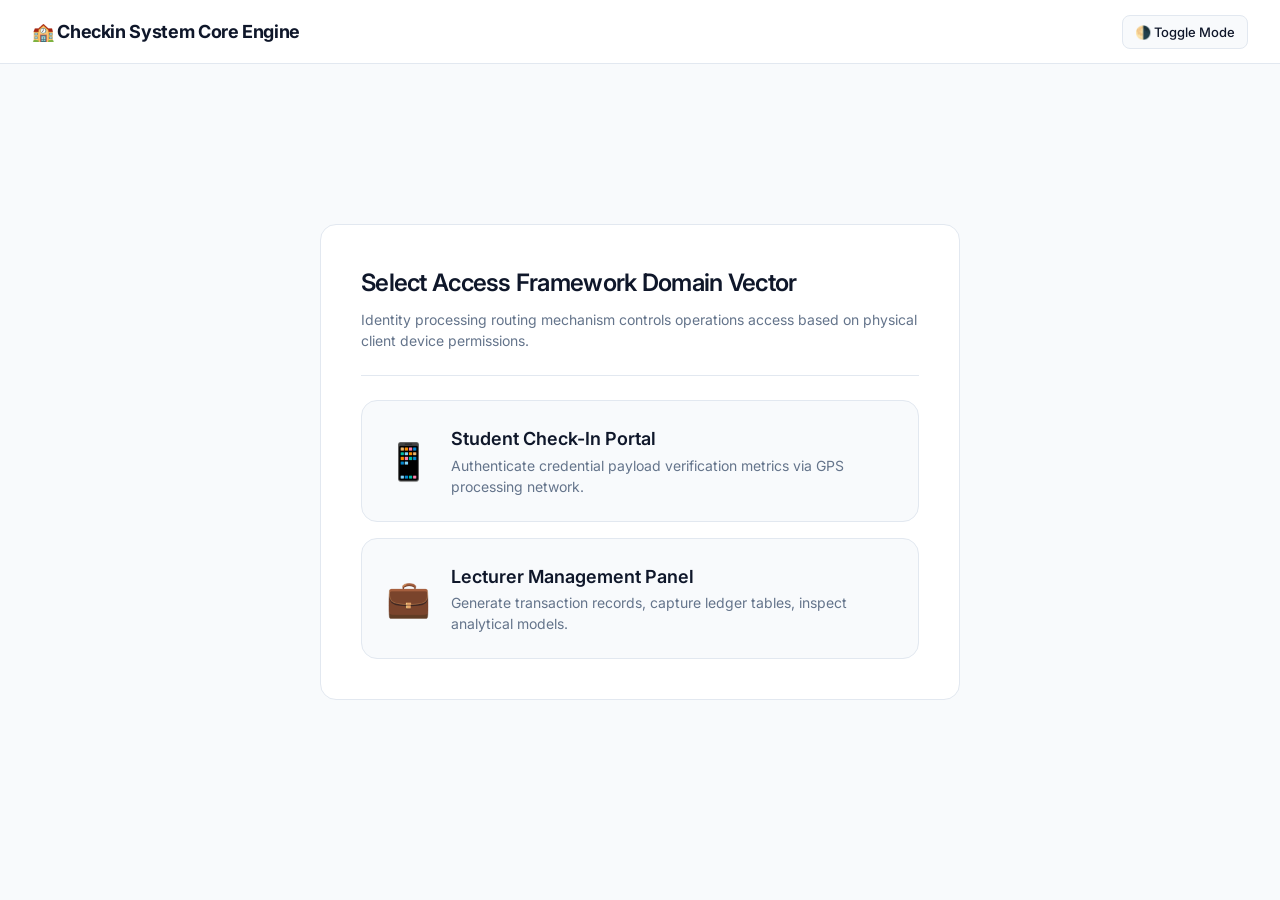
==== index.html @ 14ad2a23 "first commit" ====
<!DOCTYPE html>
<html lang="en">
<head>
    <meta charset="UTF-8">
    <meta name="viewport" content="width=device-width, initial-scale=1.0">
    <title>University Ledger System Engine Gateway</title>
    <link rel="preconnect" href="https://fonts.googleapis.com">
    <link rel="preconnect" href="https://fonts.gstatic.com" crossorigin>
    <link href="https://fonts.googleapis.com/css2?family=Inter:wght@400;500;600;700&display=swap" rel="stylesheet">
    <link rel="stylesheet" href="css/style.css">
</head>
<body>
    <header class="app-navbar">
        <div class="navbar-brand">🏫 Checkin System Core Engine</div>
        <button id="themeToggleBtn" class="btn btn-secondary btn-sm" aria-label="Toggle visual viewport color layout parameters">🌗 Toggle Mode</button>
    </header>
    
    <main class="container centered-layout">
        <div class="card choice-matrix-card">
            <h2>Select Access Framework Domain Vector</h2>
            <p class="text-muted">Identity processing routing mechanism controls operations access based on physical client device permissions.</p>
            <hr>
            <div class="choice-grid">
                <a href="student.html" class="matrix-btn-card student-color">
                    <span class="icon">📱</span>
                    <div class="text-group">
                        <h3>Student Check-In Portal</h3>
                        <p>Authenticate credential payload verification metrics via GPS processing network.</p>
                    </div>
                </a>
                <a href="teacher.html" class="matrix-btn-card teacher-color">
                    <span class="icon">💼</span>
                    <div class="text-group">
                        <h3>Lecturer Management Panel</h3>
                        <p>Generate transaction records, capture ledger tables, inspect analytical models.</p>
                    </div>
                </a>
            </div>
        </div>
    </main>

    <div id="toastContainer" class="toast-container" aria-live="polite"></div>
    <script type="module" src="js/app.js"></script>
</body>
</html>
---- css/style.css ----
/* Custom CSS Variables for Theme Configuration */
:root {
    --primary: #2563EB;
    --primary-hover: #1D4ED8;
    --success: #10B981;
    --warning: #F59E0B;
    --danger: #EF4444;
    --bg-app: #F8FAFC;
    --bg-card: #FFFFFF;
    --text-main: #0F172A;
    --text-muted: #64748B;
    --border-color: #E2E8F0;
    --shadow-subtle: 0 4px 6px -1px rgba(0, 0, 0, 0.05), 0 2px 4px -1px rgba(0, 0, 0, 0.03);
    --font-stack: 'Inter', -apple-system, BlinkMacSystemFont, sans-serif;
    --radius-card: 16px;
    --radius-control: 8px;
    --transition-smooth: all 0.2s ease-in-out;
}

@media (prefers-color-scheme: dark) {
    :root {
        --bg-app: #0F172A;
        --bg-card: #1E293B;
        --text-main: #F8FAFC;
        --text-muted: #94A3B8;
        --border-color: #334155;
        --shadow-subtle: 0 4px 6px -1px rgba(0, 0, 0, 0.5);
    }
}

.dark-theme-override {
    --bg-app: #0F172A;
    --bg-card: #1E293B;
    --text-main: #F8FAFC;
    --text-muted: #94A3B8;
    --border-color: #334155;
    --shadow-subtle: 0 4px 6px -1px rgba(0, 0, 0, 0.5);
}

.light-theme-override {
    --bg-app: #F8FAFC;
    --bg-card: #FFFFFF;
    --text-main: #0F172A;
    --text-muted: #64748B;
    --border-color: #E2E8F0;
    --shadow-subtle: 0 4px 6px -1px rgba(0, 0, 0, 0.05);
}

/* Reset and Layout Foundations */
* { box-sizing: border-box; margin: 0; padding: 0; }
body {
    font-family: var(--font-stack);
    background-color: var(--bg-app);
    color: var(--text-main);
    line-height: 1.5;
    transition: var(--transition-smooth);
    -webkit-font-smoothing: antialiased;
}

.container {
    width: 100%;
    max-width: 1280px;
    margin: 0 auto;
    padding: 2rem 1rem;
}

.mobile-container { max-width: 480px; padding: 1rem; }
.centered-layout {
    display: flex;
    justify-content: center;
    align-items: center;
    min-height: calc(100vh - 80px);
}

/* Typography Core Design Tokens */
h1 { font-size: 2.25rem; font-weight: 700; letter-spacing: -0.05em; }
h2 { font-size: 1.5rem; font-weight: 600; letter-spacing: -0.03em; margin-bottom: 0.5rem; }
h3 { font-size: 1.25rem; font-weight: 600; margin-bottom: 0.5rem; }
p { font-size: 1rem; }
.text-muted { color: var(--text-muted); font-size: 0.875rem; }
.text-success { color: var(--success); }
.text-center { text-align: center; }

/* Structural Component Cards Architecture */
.card {
    background-color: var(--bg-card);
    border: 1px solid var(--border-color);
    border-radius: var(--radius-card);
    padding: 1.5rem;
    shadow: var(--shadow-subtle);
    margin-bottom: 1.5rem;
}

/* Form Management Elements UI Blocks Design Layout Elements */
.form-group { margin-bottom: 1.25rem; }
.form-group-row {
    display: flex;
    gap: 1rem;
    margin-bottom: 1.25rem;
}
.form-field-element-block { flex: 1; min-width: 200px; }
label {
    display: block;
    font-size: 0.875rem;
    font-weight: 500;
    margin-bottom: 0.5rem;
    color: var(--text-main);
}
.form-control {
    width: 100%;
    padding: 0.75rem 1rem;
    font-size: 1rem;
    font-family: inherit;
    background-color: var(--bg-app);
    color: var(--text-main);
    border: 1px solid var(--border-color);
    border-radius: var(--radius-control);
    transition: var(--transition-smooth);
}
.form-control:focus {
    outline: none;
    border-color: var(--primary);
    box-shadow: 0 0 0 3px rgba(37, 99, 235, 0.15);
}

/* Universal Interface Buttons System Configuration Engine */
.btn {
    display: inline-flex;
    align-items: center;
    justify-content: center;
    font-family: inherit;
    font-size: 0.9375rem;
    font-weight: 500;
    padding: 0.75rem 1.25rem;
    border-radius: var(--radius-control);
    border: 1px solid transparent;
    cursor: pointer;
    transition: var(--transition-smooth);
    text-decoration: none;
}
.btn-primary { background-color: var(--primary); color: #FFFFFF; }
.btn-primary:hover { background-color: var(--primary-hover); }
.btn-secondary { background-color: var(--bg-app); color: var(--text-main); border-color: var(--border-color); }
.btn-secondary:hover { background-color: var(--border-color); }
.btn-success { background-color: var(--success); color: #FFFFFF; }
.btn-danger { background-color: var(--danger); color: #FFFFFF; }
.btn-lg { padding: 1rem 1.5rem; font-size: 1.0625rem; font-weight: 600; }
.btn-sm { padding: 0.5rem 0.75rem; font-size: 0.8125rem; }
.btn:disabled { opacity: 0.5; cursor: not-allowed; }
.w-100 { width: 100%; }
.mt-2 { margin-top: 0.5rem; }
.mt-3 { margin-top: 1rem; }
.mt-4 { margin-top: 1.5rem; }

/* Global Navigation Top Fixed Application Bar */
.app-navbar {
    display: flex;
    justify-content: space-between;
    align-items: center;
    padding: 1rem 2rem;
    background-color: var(--bg-card);
    border-bottom: 1px solid var(--border-color);
    height: 64px;
}
.navbar-brand { font-weight: 700; font-size: 1.125rem; letter-spacing: -0.02em; }
.navbar-actions-group { display: flex; gap: 0.75rem; }

/* Dashboard Architectural Grid Framework Systems */
.metrics-grid-row {
    display: grid;
    grid-template-columns: repeat(auto-fit, minmax(240px, 1fr));
    gap: 1rem;
    margin-bottom: 2rem;
}
.metric-counter-card {
    display: flex;
    flex-direction: column;
    justify-content: center;
}
.metric-title-header { font-size: 0.8125rem; font-weight: 500; color: var(--text-muted); text-transform: uppercase; letter-spacing: 0.05em; margin-bottom: 0.25rem; }
.metric-value-data-string { font-size: 2rem; font-weight: 700; color: var(--text-main); letter-spacing: -0.02em; }
.dashboard-operations-row-controls { display: flex; gap: 1rem; margin-bottom: 2rem; flex-wrap: wrap; }
.dashboard-operations-row-controls .btn { flex: 1; min-width: 280px; }

/* Interactive Modals Overlays Surfaces Layout Layer Matrices */
.modal-backdrop-overlay {
    position: fixed;
    top: 0; left: 0; right: 0; bottom: 0;
    background-color: rgba(15, 23, 42, 0.6);
    backdrop-filter: blur(4px);
    display: flex;
    justify-content: center;
    align-items: center;
    z-index: 1000;
    padding: 1rem;
}
.modal-surface-container-card {
    background-color: var(--bg-card);
    border: 1px solid var(--border-color);
    border-radius: var(--radius-card);
    width: 100%;
    max-width: 600px;
    padding: 2rem;
    box-shadow: 0 20px 25px -5px rgba(0,0,0,0.1), 0 10px 10px -5px rgba(0,0,0,0.04);
    position: relative;
    max-height: 90vh;
    overflow-y: auto;
}
.modal-header-container { display: flex; justify-content: space-between; align-items: flex-start; margin-bottom: 1.5rem; }
.close-modal-dismissal-action-trigger-btn { background: none; border: none; font-size: 1.75rem; color: var(--text-muted); cursor: pointer; transition: var(--transition-smooth); }
.close-modal-dismissal-action-trigger-btn:hover { color: var(--text-main); }

/* Master Roster File Upload Dropzone Interactive Design Layout Objects Elements Box Area System Frame Work Controls */
.file-upload-dropzone-interactive-area-wrapper-card-surface-box-container { margin: 1.5rem 0; }
.dropzone-visual-label-facade-action-trigger-surface-button-box-card-wrapper-frame-element {
    display: flex;
    flex-direction: column;
    align-items: center;
    justify-content: center;
    border: 2px dashed var(--border-color);
    border-radius: var(--radius-card);
    padding: 3rem 1.5rem;
    cursor: pointer;
    background-color: var(--bg-app);
    transition: var(--transition-smooth);
    text-align: center;
}
.dropzone-visual-label-facade-action-trigger-surface-button-box-card-wrapper-frame-element:hover { border-color: var(--primary); background-color: rgba(37, 99, 235, 0.02); }
.dropzone-icon-glyph-vector-symbol { font-size: 2.5rem; margin-bottom: 1rem; }
.hidden-native-file-picker-element-node-input { display: none; }
.preview-data-summary-box-card { background-color: rgba(16, 185, 129, 0.05); border: 1px solid var(--success); padding: 1rem; border-radius: var(--radius-control); }
.summary-stat-row-line { display: flex; justify-content: space-between; font-size: 0.9375rem; margin-top: 0.25rem; }

/* Real-Time Spreadsheet Data Representation Matrices Tables Interfacing Framework Layout Core Module Box Surface Area Frame System Controls Elements */
.table-header-toolbar { display: flex; justify-content: space-between; align-items: center; margin-bottom: 1.25rem; flex-wrap: wrap; gap: 1rem; }
.table-responsive-overflow-container-wrapper-box { width: 100%; overflow-x: auto; border-radius: var(--radius-control); border: 1px solid var(--border-color); }
.data-table-element { width: 100%; border-collapse: collapse; text-align: left; font-size: 0.9375rem; }
.data-table-element th { background-color: var(--bg-app); padding: 1rem; font-weight: 600; color: var(--text-main); border-bottom: 1px solid var(--border-color); }
.data-table-element td { padding: 1rem; border-bottom: 1px solid var(--border-color); color: var(--text-main); white-space: nowrap; }
.data-table-element tr:last-child td { border-bottom: none; }
.live-activity-pulse-dot-indicator-badge { display: inline-flex; align-items: center; gap: 0.5rem; font-size: 0.8125rem; font-weight: 500; color: var(--primary); background-color: rgba(37, 99, 235, 0.08); padding: 0.25rem 0.75rem; border-radius: 50px; }

/* Fullscreen Broadcast Modality Presentation Engine Panel Surface Grid Layer Matrix Framework Elements Component Box Structure */
.broadcast-mode-fullscreen-surface-panel-wrapper-box-container-card-layout-window { padding: 0; background-color: var(--bg-app); }
.broadcast-workspace-grid-layout-container-wrapper-box-card-surface-frame { width: 100vw; height: 100vh; display: flex; flex-direction: column; padding: 2rem; }
.broadcast-header-toolbar { display: flex; justify-content: space-between; align-items: center; border-bottom: 2px solid var(--border-color); padding-bottom: 1.5rem; margin-bottom: 2rem; }
.session-badge-subtitle-info-string-label { font-size: 1.25rem; color: var(--text-muted); margin-top: 0.25rem; }
.broadcast-core-display-workspace-body-flex-row-container-wrapper-box { display: flex; flex: 1; gap: 2rem; min-height: 0; }
.qr-code-presentation-viewport-centered-card-surface-box-wrapper-frame {
    flex: 1.3;
    background-color: #FFFFFF;
    border: 1px solid var(--border-color);
    border-radius: var(--radius-card);
    display: flex;
    flex-direction: column;
    justify-content: center;
    align-items: center;
    padding: 2rem;
    box-shadow: var(--shadow-subtle);
}
.qr-graphics-canvas-container-node { margin-bottom: 1.5rem; padding: 1rem; background: #FFFFFF; border-radius: var(--radius-control); }
.qr-graphics-canvas-container-node img { max-width: 100%; height: auto; display: block; margin: 0 auto; }
.countdown-timer-numeric-display-string-badge-clock-wrapper { font-size: 3rem; font-weight: 700; color: var(--danger); font-variant-numeric: tabular-nums; background-color: rgba(239, 68, 68, 0.05); padding: 0.5rem 2rem; border-radius: var(--radius-control); border: 1px solid rgba(239, 68, 68, 0.2); }
.live-activity-stream-sidebar-panel-card-surface-wrapper-box { flex: 0.9; display: flex; flex-direction: column; gap: 1.5rem; min-height: 0; }
.sidebar-counter-card { background-color: var(--primary); color: #FFFFFF; border-radius: var(--radius-card); padding: 1.5rem; display: flex; flex-direction: column; align-items: center; justify-content: center; box-shadow: var(--shadow-subtle); }
.sidebar-counter-label { font-size: 1rem; opacity: 0.9; text-transform: uppercase; font-weight: 500; letter-spacing: 0.05em; }
.sidebar-counter-value-string { font-size: 4rem; font-weight: 800; line-height: 1; margin-top: 0.25rem; }
.sidebar-activity-log-scroller-box-container-wrapper-frame-element { flex: 1; background-color: var(--bg-card); border: 1px solid var(--border-color); border-radius: var(--radius-card); padding: 1.5rem; display: flex; flex-direction: column; min-height: 0; box-shadow: var(--shadow-subtle); }
.sidebar-activity-log-scroller-box-container-wrapper-frame-element h4 { font-size: 1.125rem; font-weight: 600; border-bottom: 1px solid var(--border-color); padding-bottom: 0.75rem; margin-bottom: 1rem; }
.ticker-stream-unordered-list-element-wrapper-box { list-style: none; overflow-y: auto; flex: 1; display: flex; flex-direction: column; gap: 0.75rem; padding-right: 0.25rem; }
.ticker-stream-unordered-list-element-wrapper-box li { padding: 0.75rem 1rem; background-color: var(--bg-app); border: 1px solid var(--border-color); border-radius: var(--radius-control); display: flex; justify-content: space-between; font-weight: 500; animation: slideInEntranceNode 0.2s cubic-bezier(0.16, 1, 0.3, 1); }
.ticker-stream-unordered-list-element-wrapper-box li span.timestamp { color: var(--success); font-size: 0.875rem; }

/* Student Processing Flow Multistep UI Mechanics Switch Matrix Controllers Styles Structural Blocks Definitions Layout Core Components Structure */
.flow-step-card { display: none; }
.flow-step-card.current-step { display: block; animation: fadeInStepTransition 0.3s ease-out; }
.hidden { display: none !important; }
.camera-stream-wrapper { width: 100%; aspect-ratio: 1/1; background-color: #000000; border-radius: var(--radius-card); overflow: hidden; margin: 1.5rem 0; box-shadow: var(--shadow-subtle); border: 1px solid var(--border-color); }
.session-display-banner { margin: 1rem 0; background-color: rgba(37, 99, 235, 0.08); border-left: 4px solid var(--primary); padding: 1rem; border-radius: 0 var(--radius-control) var(--radius-control) 0; font-weight: 600; color: var(--primary); }
.auth-action-box { display: flex; justify-content: center; padding: 2.5rem 1rem; margin: 1.5rem 0; background-color: var(--bg-app); border-radius: var(--radius-card); border: 1px solid var(--border-color); }
.telemetry-status-display { display: flex; flex-direction: column; gap: 0.75rem; background-color: var(--bg-app); padding: 1.25rem; border-radius: var(--radius-card); border: 1px solid var(--border-color); margin: 1.5rem 0; }
.telemetry-row { display: flex; justify-content: space-between; align-items: center; font-size: 0.9375rem; }
.badge { display: inline-flex; padding: 0.25rem 0.5rem; font-size: 0.75rem; font-weight: 600; border-radius: 4px; text-transform: uppercase; letter-spacing: 0.02em; }
.badge-warning { background-color: rgba(245, 158, 11, 0.15); color: var(--warning); }
.badge-success { background-color: rgba(16, 185, 129, 0.15); color: var(--success); }
.badge-danger { background-color: rgba(239, 108, 108, 0.15); color: var(--danger); }
.long-press-btn { height: 60px; text-transform: uppercase; font-size: 1.125rem; letter-spacing: 0.02em; }
.transactional-success-layout { text-align: center; padding: 3rem 2rem; }
.success-checkmark-vector-animation { font-size: 4rem; line-height: 1; margin-bottom: 1.5rem; display: inline-block; animation: scalePopInCheckmark 0.4s cubic-bezier(0.175, 0.885, 0.32, 1.275); }
.success-subheading { margin-bottom: 2rem; }
.receipt-card-layout-box { background-color: var(--bg-app); border: 1px solid var(--border-color); border-radius: var(--radius-card); padding: 1.25rem; display: flex; flex-direction: column; gap: 0.75rem; text-align: left; }
.receipt-line { display: flex; justify-content: space-between; font-size: 0.9375rem; border-bottom: 1px dashed var(--border-color); padding-bottom: 0.5rem; }
.receipt-line:last-child { border-bottom: none; padding-bottom: 0; }

/* Notification Layer System Component Design Architecture Engine Logic Structure Array Layout Frame System Controls Elements Matrix Box */
.toast-container { position: fixed; z-index: 2000; display: flex; flex-direction: column; gap: 0.5rem; pointer-events: none; }
@media (min-width: 769px) { .toast-container { top: 24px; right: 24px; width: 360px; } }
@media (max-width: 768px) { .toast-container { bottom: 16px; left: 16px; right: 16px; width: calc(100% - 32px); } }
.toast-message-card {
    padding: 1rem 1.25rem;
    border-radius: var(--radius-control);
    background-color: var(--bg-card);
    color: var(--text-main);
    box-shadow: 0 10px 15px -3px rgba(0,0,0,0.1), 0 4px 6px -2px rgba(0,0,0,0.05);
    border-left: 4px solid transparent;
    font-size: 0.9375rem;
    font-weight: 500;
    pointer-events: auto;
    display: flex;
    justify-content: space-between;
    align-items: center;
    animation: toastEntranceFrame 0.25s cubic-bezier(0.16, 1, 0.3, 1);
}
.toast-message-card.toast-success { border-left-color: var(--success); }
.toast-message-card.toast-warning { border-left-color: var(--warning); }
.toast-message-card.toast-error { border-left-color: var(--danger); }
.toast-dismiss-trigger-btn { background: none; border: none; font-size: 1.25rem; cursor: pointer; color: var(--text-muted); line-height: 1; margin-left: 1rem; }

/* Gateway Matrix Selection Button Interface Panels Component Structure Mapping List Items Row Card Surface Box Container Frame Controls */
.choice-matrix-card { width: 100%; max-width: 640px; padding: 2.5rem; }
.choice-matrix-card hr { border: none; border-top: 1px solid var(--border-color); margin: 1.5rem 0; }
.choice-grid { display: flex; flex-direction: column; gap: 1rem; }
.matrix-btn-card {
    display: flex;
    align-items: center;
    gap: 1.25rem;
    padding: 1.5rem;
    border: 1px solid var(--border-color);
    border-radius: var(--radius-card);
    text-decoration: none;
    color: var(--text-main);
    background-color: var(--bg-app);
    transition: var(--transition-smooth);
}
.matrix-btn-card:hover { transform: translateY(-2px); box-shadow: var(--shadow-subtle); border-color: var(--primary); }
.matrix-btn-card .icon { font-size: 2.25rem; line-height: 1; }
.matrix-btn-card .text-group h3 { margin-bottom: 0.15rem; font-size: 1.125rem; }
.matrix-btn-card .text-group p { font-size: 0.875rem; color: var(--text-muted); }
.matrix-btn-card.student-color:hover { border-color: var(--success); }
.matrix-btn-card.teacher-color:hover { border-color: var(--primary); }
.fallback-input-field { border-top: 1px dashed var(--border-color); padding-top: 1.25rem; margin-top: 0.5rem; }

/* Structural CSS Keyframes Transformation Pipeline Architecture Elements Definitions System Logic Mechanics Layout Box Node Grid Matrix */
@keyframes toastEntranceFrame { from { transform: translateY(1rem); opacity: 0; } to { transform: translateY(0); opacity: 1; } }
@keyframes fadeInStepTransition { from { opacity: 0; transform: scale(0.99); } to { opacity: 1; transform: scale(1); } }
@keyframes slideInEntranceNode { from { transform: translateX(100%); opacity: 0; } to { transform: translateX(0); opacity: 1; } }
@keyframes scalePopInCheckmark { from { transform: scale(0); } to { transform: scale(1); } }
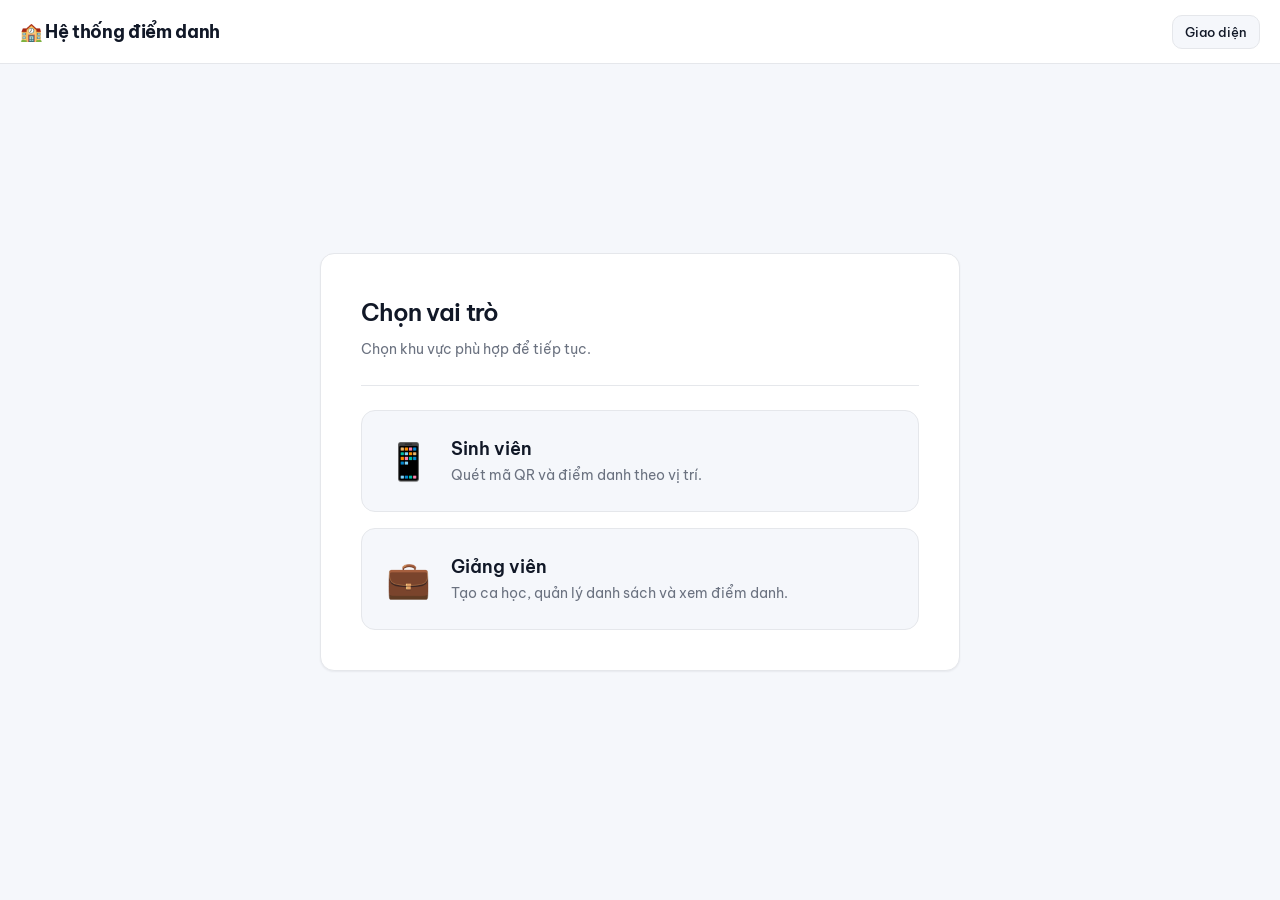
==== commit 904bd3c5: "v1.1 vietnamese" ====
--- a/index.html
+++ b/index.html
@@ -1,38 +1,38 @@
 <!DOCTYPE html>
-<html lang="en">
+<html lang="vi">
 <head>
     <meta charset="UTF-8">
     <meta name="viewport" content="width=device-width, initial-scale=1.0">
-    <title>University Ledger System Engine Gateway</title>
+    <title>Hệ thống điểm danh</title>
     <link rel="preconnect" href="https://fonts.googleapis.com">
     <link rel="preconnect" href="https://fonts.gstatic.com" crossorigin>
-    <link href="https://fonts.googleapis.com/css2?family=Inter:wght@400;500;600;700&display=swap" rel="stylesheet">
+    <link href="https://fonts.googleapis.com/css2?family=Be+Vietnam+Pro:wght@400;500;600;700&display=swap" rel="stylesheet">
     <link rel="stylesheet" href="css/style.css">
 </head>
 <body>
     <header class="app-navbar">
-        <div class="navbar-brand">🏫 Checkin System Core Engine</div>
-        <button id="themeToggleBtn" class="btn btn-secondary btn-sm" aria-label="Toggle visual viewport color layout parameters">🌗 Toggle Mode</button>
+        <div class="navbar-brand">🏫 Hệ thống điểm danh</div>
+        <button id="themeToggleBtn" class="btn btn-secondary btn-sm" aria-label="Đổi giao diện">Giao diện</button>
     </header>
     
     <main class="container centered-layout">
         <div class="card choice-matrix-card">
-            <h2>Select Access Framework Domain Vector</h2>
-            <p class="text-muted">Identity processing routing mechanism controls operations access based on physical client device permissions.</p>
+            <h2>Chọn vai trò</h2>
+            <p class="text-muted">Chọn khu vực phù hợp để tiếp tục.</p>
             <hr>
             <div class="choice-grid">
                 <a href="student.html" class="matrix-btn-card student-color">
                     <span class="icon">📱</span>
                     <div class="text-group">
-                        <h3>Student Check-In Portal</h3>
-                        <p>Authenticate credential payload verification metrics via GPS processing network.</p>
+                        <h3>Sinh viên</h3>
+                        <p>Quét mã QR và điểm danh theo vị trí.</p>
                     </div>
                 </a>
                 <a href="teacher.html" class="matrix-btn-card teacher-color">
                     <span class="icon">💼</span>
                     <div class="text-group">
-                        <h3>Lecturer Management Panel</h3>
-                        <p>Generate transaction records, capture ledger tables, inspect analytical models.</p>
+                        <h3>Giảng viên</h3>
+                        <p>Tạo ca học, quản lý danh sách và xem điểm danh.</p>
                     </div>
                 </a>
             </div>
--- a/css/style.css
+++ b/css/style.css
@@ -1,19 +1,19 @@
 /* Custom CSS Variables for Theme Configuration */
 :root {
-    --primary: #2563EB;
-    --primary-hover: #1D4ED8;
-    --success: #10B981;
-    --warning: #F59E0B;
-    --danger: #EF4444;
-    --bg-app: #F8FAFC;
+    --primary: #1D4ED8;
+    --primary-hover: #1E40AF;
+    --success: #059669;
+    --warning: #D97706;
+    --danger: #DC2626;
+    --bg-app: #F5F7FB;
     --bg-card: #FFFFFF;
-    --text-main: #0F172A;
-    --text-muted: #64748B;
-    --border-color: #E2E8F0;
-    --shadow-subtle: 0 4px 6px -1px rgba(0, 0, 0, 0.05), 0 2px 4px -1px rgba(0, 0, 0, 0.03);
-    --font-stack: 'Inter', -apple-system, BlinkMacSystemFont, sans-serif;
-    --radius-card: 16px;
-    --radius-control: 8px;
+    --text-main: #111827;
+    --text-muted: #6B7280;
+    --border-color: #E5E7EB;
+    --shadow-subtle: 0 1px 2px rgba(15, 23, 42, 0.06);
+    --font-stack: 'Be Vietnam Pro', -apple-system, BlinkMacSystemFont, sans-serif;
+    --radius-card: 14px;
+    --radius-control: 10px;
     --transition-smooth: all 0.2s ease-in-out;
 }
 
@@ -52,7 +52,7 @@
     font-family: var(--font-stack);
     background-color: var(--bg-app);
     color: var(--text-main);
-    line-height: 1.5;
+    line-height: 1.55;
     transition: var(--transition-smooth);
     -webkit-font-smoothing: antialiased;
 }
@@ -87,7 +87,7 @@
     border: 1px solid var(--border-color);
     border-radius: var(--radius-card);
     padding: 1.5rem;
-    shadow: var(--shadow-subtle);
+    box-shadow: var(--shadow-subtle);
     margin-bottom: 1.5rem;
 }
 
@@ -157,10 +157,10 @@
     display: flex;
     justify-content: space-between;
     align-items: center;
-    padding: 1rem 2rem;
+    padding: 0.875rem 1.25rem;
     background-color: var(--bg-card);
     border-bottom: 1px solid var(--border-color);
-    height: 64px;
+    min-height: 64px;
 }
 .navbar-brand { font-weight: 700; font-size: 1.125rem; letter-spacing: -0.02em; }
 .navbar-actions-group { display: flex; gap: 0.75rem; }
@@ -200,8 +200,8 @@
     border-radius: var(--radius-card);
     width: 100%;
     max-width: 600px;
-    padding: 2rem;
-    box-shadow: 0 20px 25px -5px rgba(0,0,0,0.1), 0 10px 10px -5px rgba(0,0,0,0.04);
+    padding: 1.5rem;
+    box-shadow: 0 16px 40px rgba(15, 23, 42, 0.08);
     position: relative;
     max-height: 90vh;
     overflow-y: auto;
@@ -332,7 +332,7 @@
     background-color: var(--bg-app);
     transition: var(--transition-smooth);
 }
-.matrix-btn-card:hover { transform: translateY(-2px); box-shadow: var(--shadow-subtle); border-color: var(--primary); }
+.matrix-btn-card:hover { transform: translateY(-1px); box-shadow: var(--shadow-subtle); border-color: var(--primary); }
 .matrix-btn-card .icon { font-size: 2.25rem; line-height: 1; }
 .matrix-btn-card .text-group h3 { margin-bottom: 0.15rem; font-size: 1.125rem; }
 .matrix-btn-card .text-group p { font-size: 0.875rem; color: var(--text-muted); }
